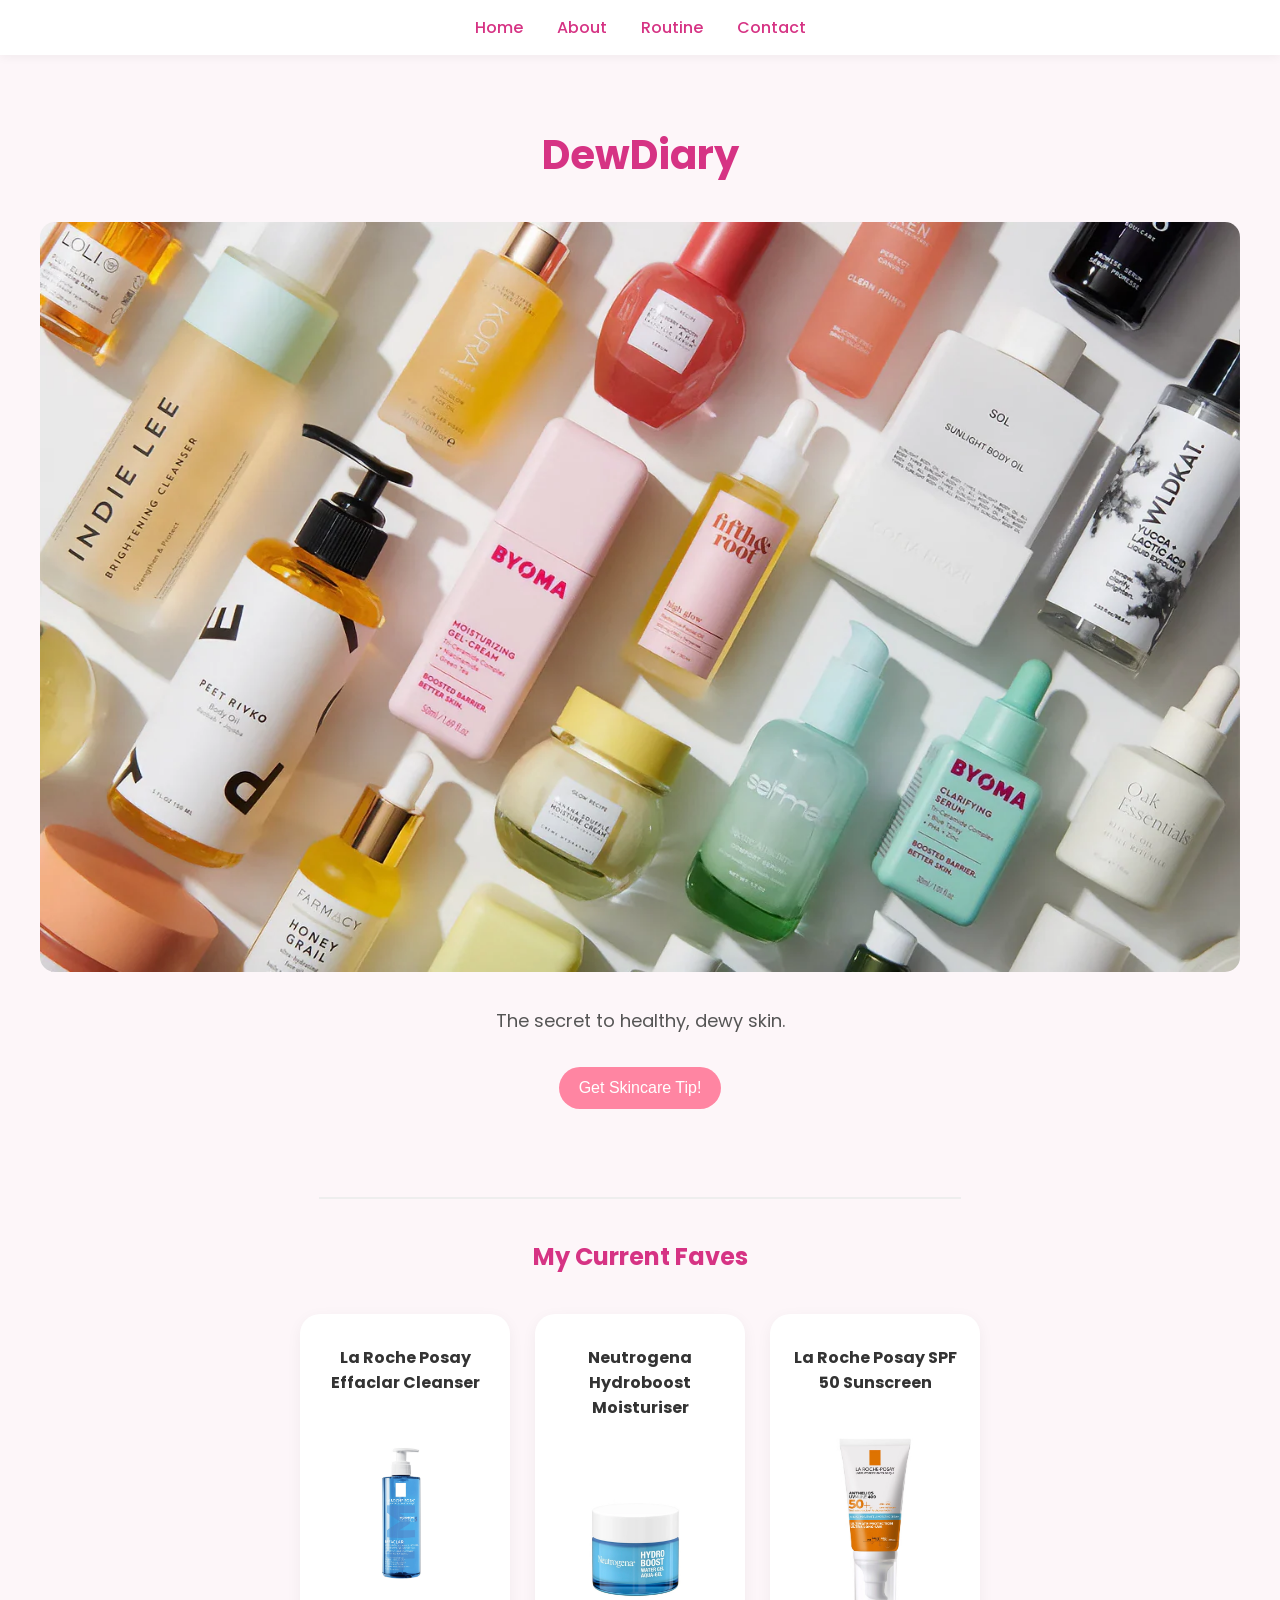
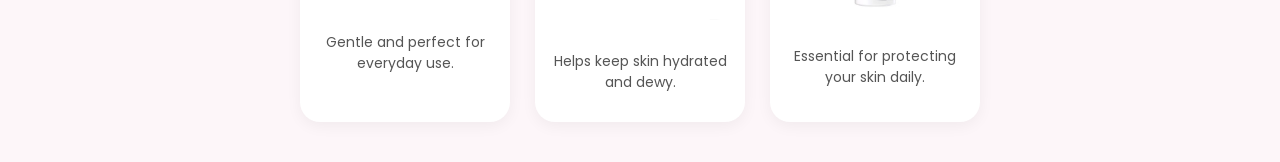
==== index.html @ bbab3978 "Add files via upload" ====
<!DOCTYPE html>
<html>
<head>
  <title>DewDiary</title>
  <link rel="stylesheet" href="style.css">
<link href="https://fonts.googleapis.com/css2?family=Poppins:wght@300;500;700&display=swap" rel="stylesheet">
<meta name="description" content="skincare tips and routines for glowy skin">
<meta name="keywords" content="skincare, dewy skin, skincare routine">
<meta name="author" content="DewDiary">
</head>

<body>

<nav>
  <a href="index.html">Home</a>
  <a href="about.html">About</a>
  <a href="routine.html">Routine</a>
  <a href="contact.html">Contact</a>
</nav>

<div style="padding: 40px;">
  <h1>DewDiary</h1>
<img src="images/skincare.jpg">
  <p>The secret to healthy, dewy skin.</p>

  <button onclick="getTip()">Get Skincare Tip!</button>
  <p id="tip"></p>
</div>

<hr style="width: 50%; margin: 30px auto; border: 0.5px solid #eee;">

<h2>My Current Faves</h2>

<div class="products">

  <div class="product">
    <h3>La Roche Posay Effaclar Cleanser</h3>
    <img src="images/larocheposaycleanser.jpg" width="300">
    <p>Gentle and perfect for everyday use.</p>
  </div>

  <div class="product">
    <h3>Neutrogena Hydroboost Moisturiser</h3>
    <img src="images/moisturiserneutrogena.jpg" width="300">
    <p>Helps keep skin hydrated and dewy.</p>
  </div>

  <div class="product">
    <h3>La Roche Posay SPF 50 Sunscreen</h3>
    <img src="images/spf.jpg" width="350">
    <p>Essential for protecting your skin daily.</p>
  </div>

</div>

<script src="script.js"></script>

</body>
</html>
---- style.css ----
body {
  font-family: 'Poppins', sans-serif;
  background-color: #fdf6f9;
  margin: 0;
  text-align: center;
}

/* NAV BAR */
nav {
  background-color: #ffffff;
  padding: 15px;
  box-shadow: 0 2px 10px rgba(0,0,0,0.05);
}

nav a {
  margin: 15px;
  text-decoration: none;
  color: #d63384;
  font-weight: 500;
}

/* TITLE */
h1 {
  color: #d63384;
  margin-top: 30px;
  font-size: 40px;
}

p {
  color: #555;
  font-size: 18px;
}

/* BUTTON */
button {
  background-color: #ff85a2;
  color: white;
  padding: 12px 20px;
  border: none;
  border-radius: 25px;
  font-size: 16px;
  cursor: pointer;
  margin-top: 15px;
}

button:hover {
  background-color: #ff5c8a;
}

/* PRODUCTS SECTION */
.products {
  display: flex;
  justify-content: center;
  gap: 25px;
  margin: 40px;
  flex-wrap: wrap;
}

.product {
  background-color: white;
  padding: 15px;
  border-radius: 20px;
  width: 180px;
  box-shadow: 0 4px 15px rgba(0,0,0,0.05);
}

.product h3 {
  font-size: 16px;
  color: #333;
}

.product p {
  font-size: 14px;
}

img {
  border-radius: 15px;
  margin: 10px 0;
  width: 100%;
}

/* SECTION TITLES */
h2 {
  margin-top: 40px;
  color: #d63384;
}
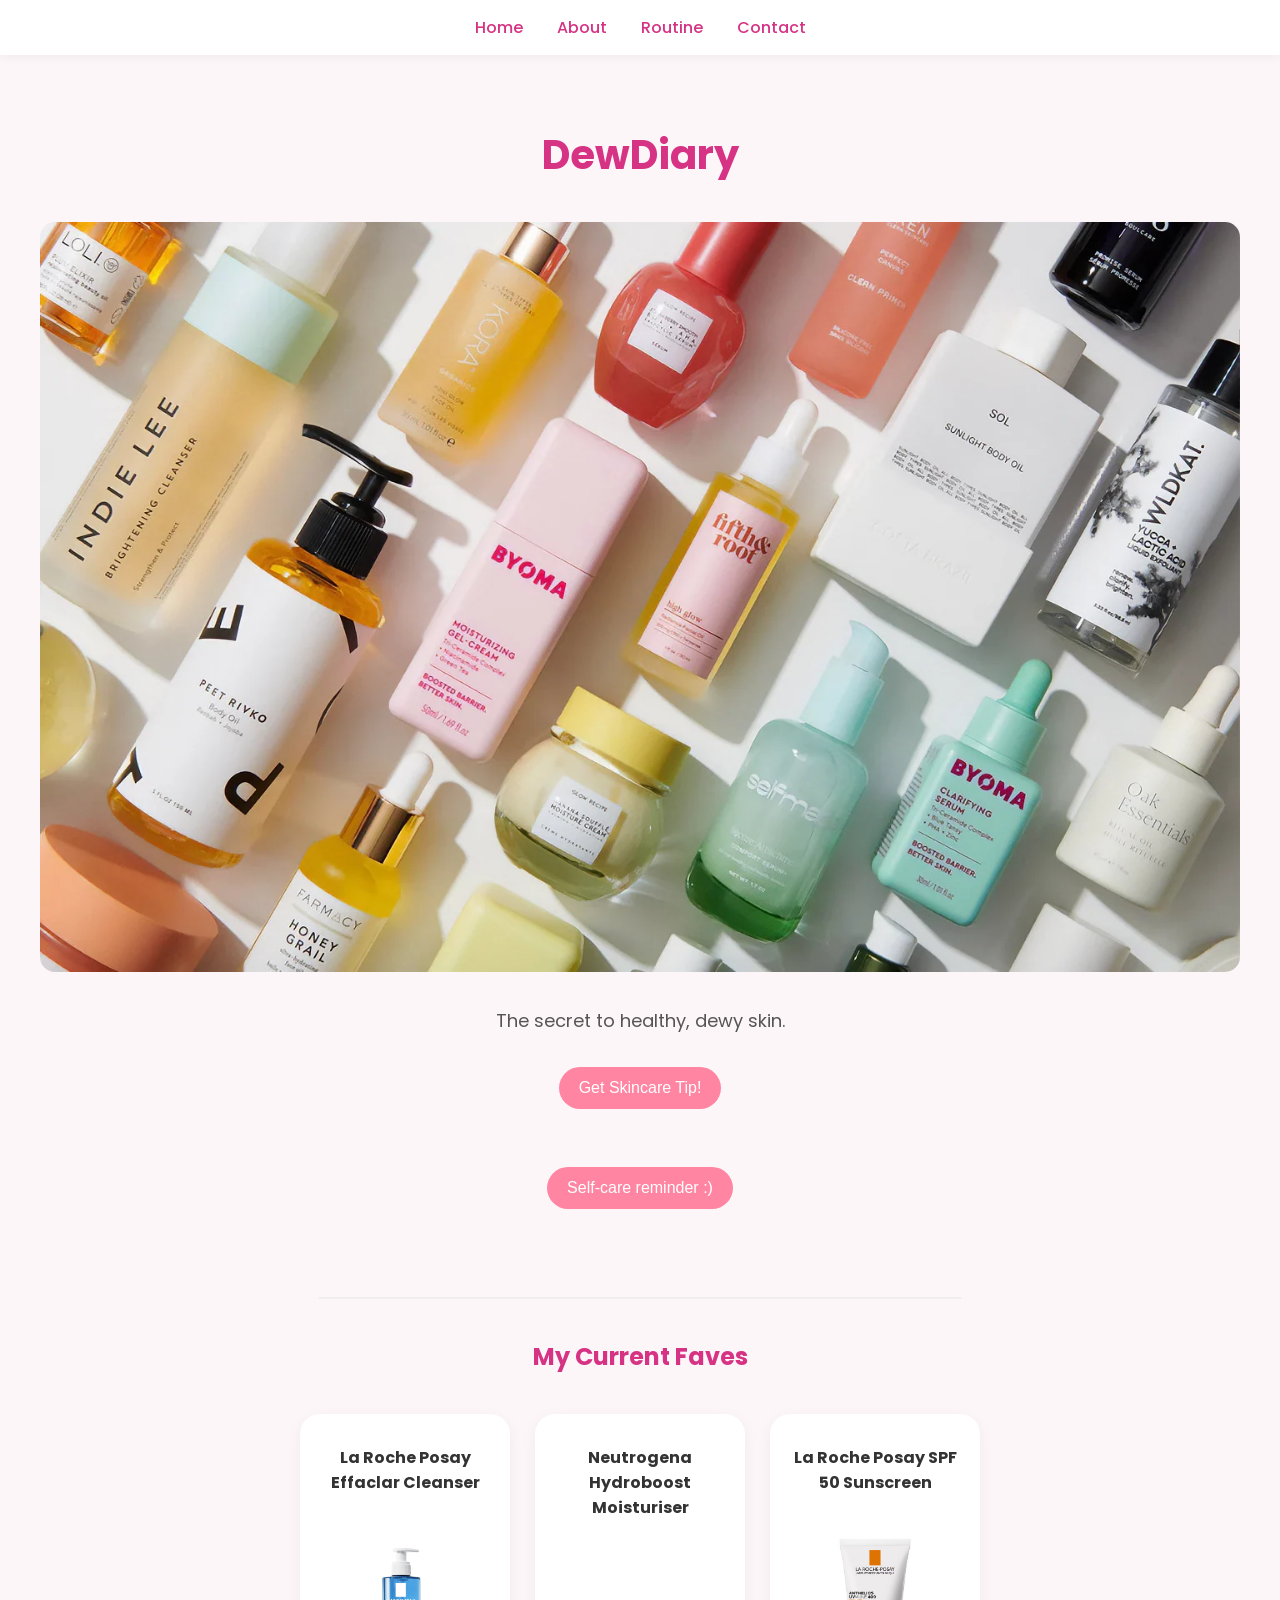
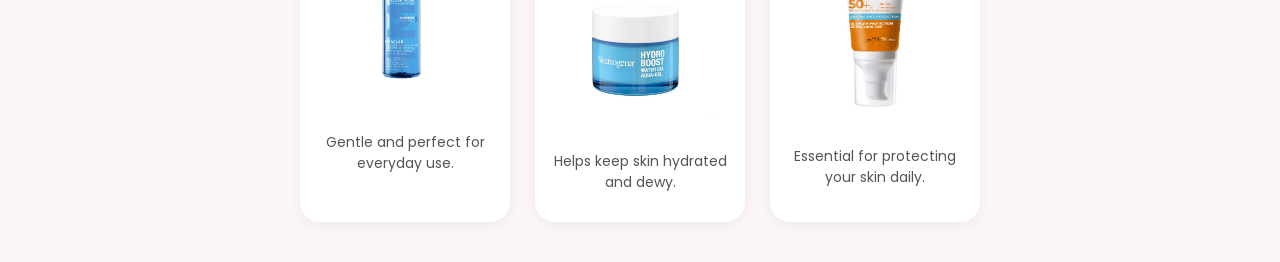
==== commit f414063e: "Add files via upload" ====
--- a/index.html
+++ b/index.html
@@ -25,6 +25,11 @@
 
   <button onclick="getTip()">Get Skincare Tip!</button>
   <p id="tip"></p>
+
+<br>
+
+<button onclick="getQuote()">Self-care reminder :)</button>
+<p id="quote"></p>
 </div>
 
 <hr style="width: 50%; margin: 30px auto; border: 0.5px solid #eee;">
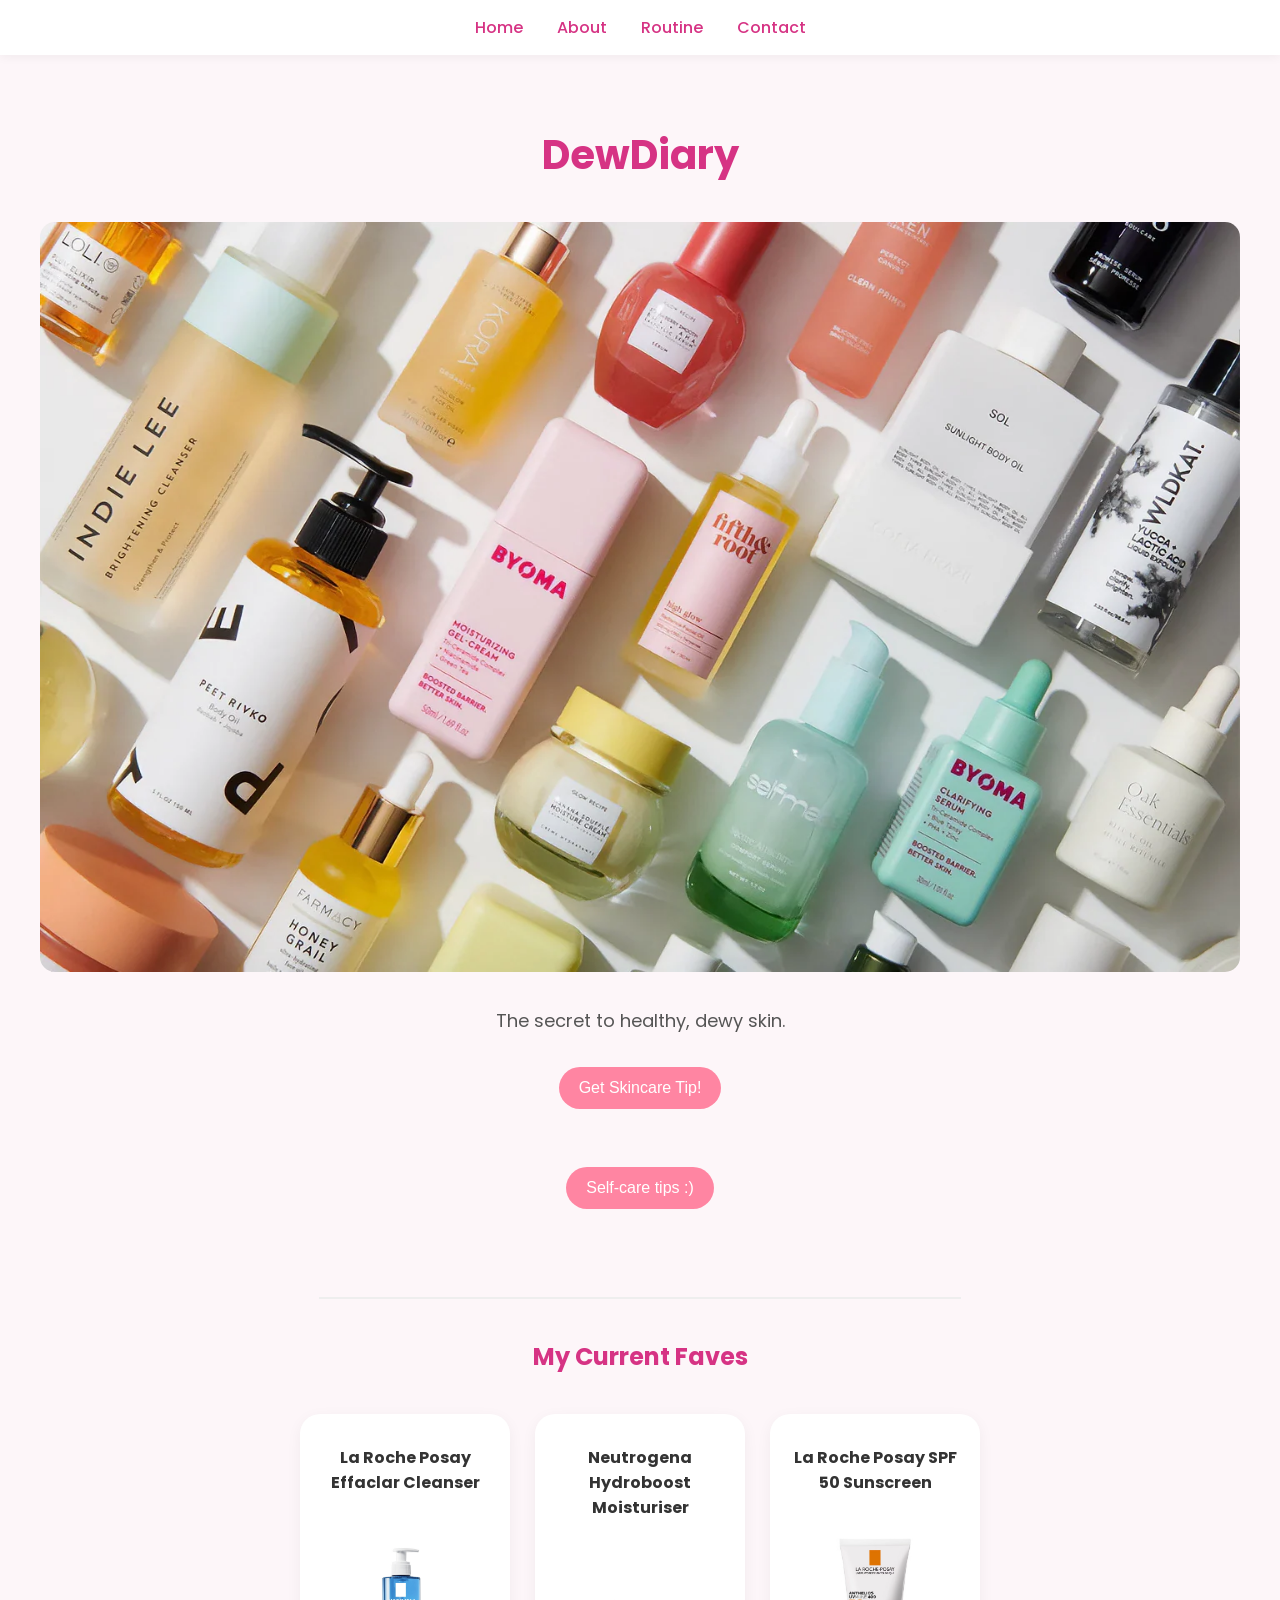
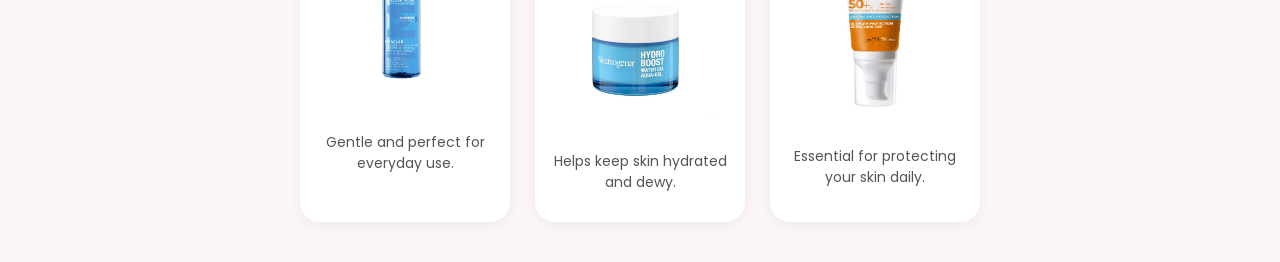
==== commit 2cc723de: "Add files via upload" ====
--- a/index.html
+++ b/index.html
@@ -28,8 +28,8 @@
 
 <br>
 
-<button onclick="getQuote()">Self-care reminder :)</button>
-<p id="quote"></p>
+<button onclick="getTip()">Self-care tips :)</button>
+<p id="tip"></p>
 </div>
 
 <hr style="width: 50%; margin: 30px auto; border: 0.5px solid #eee;">
